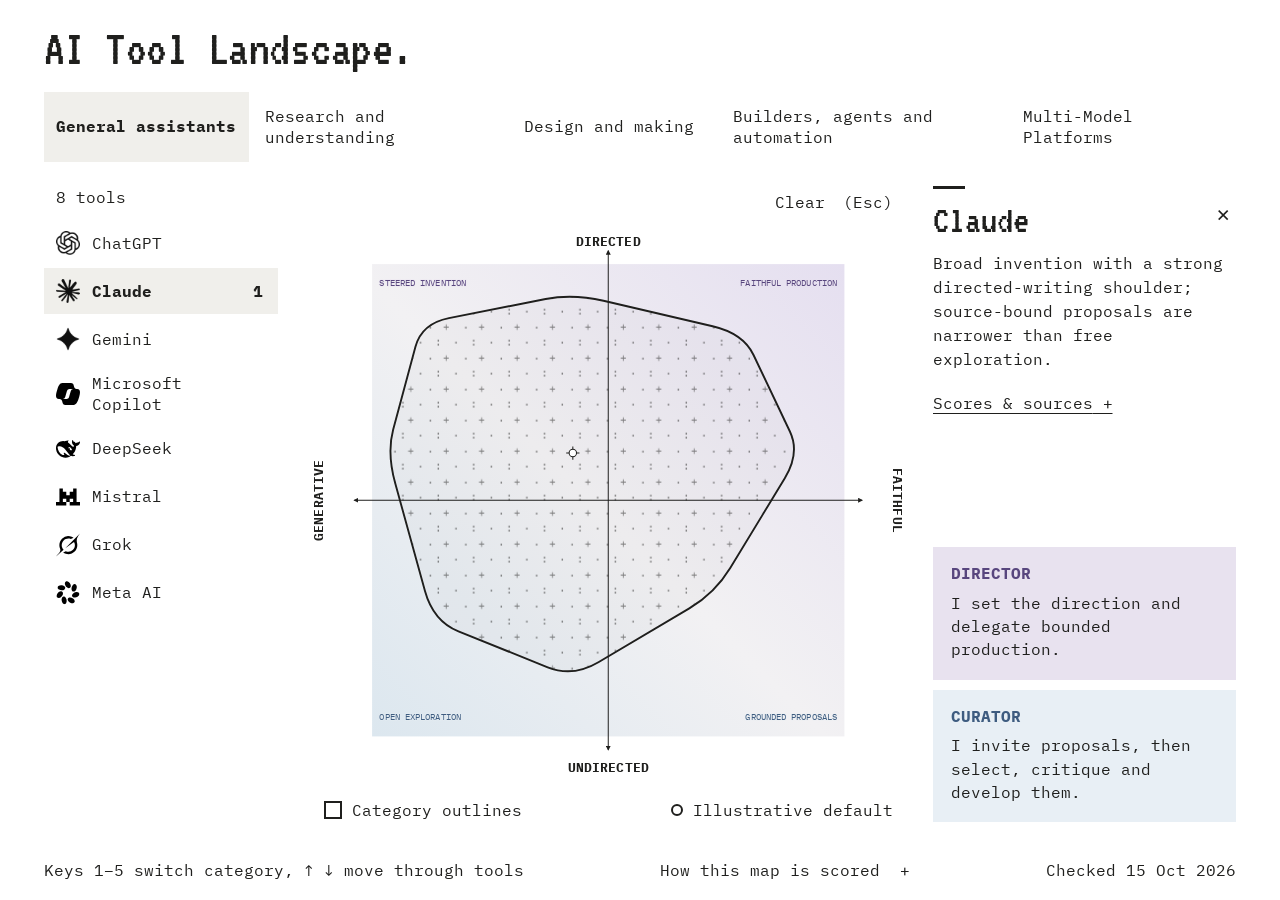
==== index.html @ 2882c087 "Rename project to AI Tool Landscape" ====
<!doctype html>
<html lang="en">
<head>
  <meta charset="utf-8">
  <meta name="viewport" content="width=device-width, initial-scale=1">
  <meta name="theme-color" content="#ffffff">
  <meta name="description" content="An experimental atlas of the AI tool landscape.">
  <title>AI Tool Landscape</title>
  <link rel="icon" href="data:,">
  <link rel="stylesheet" href="style.css">
  <script src="data.js" defer></script>
  <script src="geometry.js" defer></script>
  <script src="app.js" defer></script>
</head>
<body>
  <div class="atlas">
    <header class="masthead">
      <h1>AI Tool <br>Landscape.</h1>
    </header>
    <a class="skip-link" href="#tool-list">Skip to tools</a>
    <nav id="categories" class="categories" aria-label="Tool categories"></nav>
    <main class="workspace">
      <section class="tools-panel" aria-label="Choose tools">
        <p id="tool-count" class="panel-caption"></p>
        <div id="tool-list" class="tool-list" tabindex="-1"></div>
      </section>
      <section class="map-panel" aria-label="Delegation map">
        <div class="map-heading"><button id="clear" class="text-button" type="button">Clear <kbd>(Esc)</kbd></button></div>
        <div class="map-frame">
          <svg id="map" viewBox="44 30 792 768" role="img" aria-labelledby="map-title map-description">
            <title id="map-title">AI Tool Landscape: a two-axis map</title>
            <desc id="map-description">GENERATIVE to FAITHFUL horizontally; UNDIRECTED to DIRECTED vertically. Selected tool clouds show interpreted operating envelopes.</desc>
            <defs>
              <linearGradient id="agency-gradient" x1="0" y1="1" x2="1" y2="0">
                <stop offset="0%" stop-color="#dce7ef"/>
                <stop offset="48%" stop-color="#f2f1f3"/>
                <stop offset="100%" stop-color="#e5dff0"/>
              </linearGradient>
              <marker id="axis-arrow" viewBox="0 0 10 10" refX="8" refY="5" markerWidth="5" markerHeight="5" orient="auto-start-reverse"><path d="M 0 0 L 10 5 L 0 10 z" fill="#1f1f1d"/></marker>
              <pattern id="dither-primary" width="48" height="42" patternUnits="userSpaceOnUse"><g class="dither-text"><text x="3" y="12">·</text><text x="24" y="12">+</text><text x="13" y="32">:</text><text x="37" y="33">·</text></g></pattern>
              <pattern id="dither-secondary" width="34" height="34" patternUnits="userSpaceOnUse"><path d="M 15 13 v 6 M 12 16 h 6" stroke="#1f1f1d" stroke-width=".8" opacity=".4"/></pattern>
              <clipPath id="plot-clip"><rect x="120" y="90" width="640" height="640"/></clipPath>
            </defs>
            <rect class="agency-field" x="120" y="90" width="640" height="640" fill="url(#agency-gradient)"/>
            <g id="grid" aria-hidden="true"></g>
            <g class="quadrants" aria-hidden="true">
              <g class="q-upper"><text x="130" y="120">STEERED INVENTION</text>
              <text x="750" y="120" text-anchor="end">FAITHFUL PRODUCTION</text></g>
              <g class="q-lower"><text x="130" y="708">OPEN EXPLORATION</text>
              <text x="750" y="708" text-anchor="end">GROUNDED PROPOSALS</text></g>
            </g>
            <g id="outlines" clip-path="url(#plot-clip)" aria-hidden="true"></g>
            <g id="clouds" clip-path="url(#plot-clip)"></g>
            <g id="dots" clip-path="url(#plot-clip)" aria-hidden="true"></g>
            <g class="axis-titles">
              <text x="440" y="66" text-anchor="middle" class="axis-end axis-top"><tspan class="axis-label">DIRECTED</tspan></text>
              <text x="54" y="410" text-anchor="middle" transform="rotate(-90 54 410)" class="axis-end"><tspan class="axis-label">GENERATIVE</tspan></text>
              <text x="826" y="410" text-anchor="middle" transform="rotate(90 826 410)" class="axis-end"><tspan class="axis-label">FAITHFUL</tspan></text>
              <text x="440" y="778" text-anchor="middle" class="axis-end"><tspan class="axis-label">UNDIRECTED</tspan></text>
            </g>
          </svg>
        </div>
        <div class="map-bottom"><label class="outline-toggle"><input id="show-outlines" type="checkbox"><span>Category outlines</span></label><span class="dot-key"><i></i> Illustrative default</span></div>
      </section>
      <aside class="reading-panel" aria-label="Read the map">
        <div id="readout" class="readout" aria-live="polite" aria-atomic="true"></div>
        <div class="working-modes">
          <section class="mode upper"><h2>DIRECTOR</h2><p>I set the direction and delegate bounded production.</p></section>
          <section class="mode lower"><h2>CURATOR</h2><p>I invite proposals, then select, critique and develop them.</p></section>
        </div>
      </aside>
    </main>
    <footer><span class="keyboard-hint">Keys <kbd>1</kbd>–<kbd id="category-key-max">5</kbd> switch category, <kbd>↑</kbd> <kbd>↓</kbd> move through tools</span><button id="method-open" class="text-button" type="button">How this map is scored <span aria-hidden="true">+</span></button><span>Checked 15 Oct 2026</span></footer>
  </div>
  <dialog id="method-dialog" aria-labelledby="method-title">
    <div class="dialog-heading"><h2 id="method-title">Read the shape.</h2><button id="method-close" type="button" class="text-button" aria-label="Close scoring explanation">Close ×</button></div>
    <p>A cloud is an interpretation of where a tool can work. Its dot marks an illustrative default, not a measured average.</p>
    <dl><dt>GENERATIVE ↔ FAITHFUL</dt><dd>Generates new possibilities ↔ works from what you supply.</dd><dt>UNDIRECTED ↔ DIRECTED</dt><dd>It proposes, you select ↔ you set the direction.</dd><dt>Eight directions</dt><dd>Scores from 0–4 describe reach. Diagonals describe capabilities used together. A tight corner means a trade-off.</dd></dl>
    <p>Profiles describe specific workflows, not every version or account. Bigger does not mean better.</p>
    <p>An interpretive teaching map based on documented capabilities, not an accuracy benchmark. Checked October 15, 2026.</p>
    <a href="method.md" target="_blank" rel="noopener">Read the full method ↗</a>
  </dialog>
  <noscript>This map needs JavaScript enabled. Its source data is available in scores.json.</noscript>
</body>
</html>
---- style.css ----
/* Signature faces: VT323 for display, IBM Plex Mono for text (a deliberate exception to the no-monospace rule). */
@font-face{font-family:VT323;src:url('fonts/VT323-Regular.ttf') format('truetype');font-display:swap}
@font-face{font-family:Plex;src:url('fonts/IBMPlexMono-Regular.ttf') format('truetype');font-weight:400;font-display:swap} /* taste-skill-ignore: mono signature waived */
@font-face{font-family:Plex;src:url('fonts/IBMPlexMono-Bold.ttf') format('truetype');font-weight:700;font-display:swap} /* taste-skill-ignore: mono signature waived */

/* Role code shared with How Machines Think: lavender = controlled collaborator, blue = curator / director, sage = the human check. */
:root{--ink:#1f1f1d;--ground:#fff;--field:#f0efeb;--hover:#f6f5f2;--lav:#e8e2ef;--lav-ink:#58467e;--blue:#e8eff5;--blue-ink:#3e5c80;--check:#3b6447;--fail:#b42318}

*{box-sizing:border-box}
html{background:var(--ground);color:var(--ink);font-family:Plex,monospace;font-size:16px;line-height:1.5} /* taste-skill-ignore: mono signature waived */
body{margin:0;background:var(--ground)}
button,input,a{-webkit-tap-highlight-color:transparent}
button,input{font:inherit}
button{color:inherit;cursor:pointer;border:0;background:none}
button:focus-visible,a:focus-visible,input:focus-visible,summary:focus-visible{outline:2px solid var(--ink);outline-offset:3px}
a{color:inherit;text-underline-offset:4px}
p{margin:0}
h1,h2,h3{font-weight:400;margin:0}
kbd{font:inherit}
[hidden]{display:none!important}
.skip-link{position:fixed;top:-80px;left:24px;z-index:20;background:var(--ground);padding:12px}
.skip-link:focus{top:8px}

.atlas{max-width:2100px;margin:auto;padding:28px 44px 0;min-height:100svh;display:flex;flex-direction:column}

/* Masthead: the title alone. */
.masthead{display:flex;align-items:center;padding-bottom:22px}
.masthead h1{font:clamp(48px,4.4vw,84px)/1 VT323,monospace;letter-spacing:-.01em}

/* Categories: sentence-case tabs; the open one sits on a tone field. */
.categories{display:grid;grid-template-columns:1fr 1.25fr 1fr 1.4fr 1.1fr;gap:4px}
.category{display:flex;align-items:center;text-align:left;padding:14px 12px;font-size:1rem;line-height:1.3;transition:background-color .15s}
.category:hover{background:var(--hover)}
.category[aria-selected=true]{background:var(--field);font-weight:700}

.workspace{display:grid;grid-template-columns:minmax(250px,1.1fr) minmax(0,3fr) minmax(260px,1.2fr);gap:32px;flex:1;min-height:0;padding-top:24px}

/* Tool list */
.tools-panel{min-width:0;display:flex;flex-direction:column}
.panel-caption{font-size:1rem;line-height:1.4;padding:0 12px 12px}
.tool-list{display:flex;flex-direction:column;gap:2px;max-height:calc(100svh - 345px);overflow:auto;scrollbar-width:thin;padding:0 6px 4px 0}
.tool{width:100%;display:flex;align-items:center;gap:12px;text-align:left;min-height:46px;padding:9px 12px;line-height:1.3;font-size:1rem;transition:background-color .15s}
.tool img{width:24px;height:24px;object-fit:contain;filter:grayscale(1);mix-blend-mode:multiply;flex-shrink:0}
.tool .logo-spacer{width:24px;flex-shrink:0}
.tool-name{flex:1;min-width:0}
.tool small{display:block;font-size:.875rem;margin-top:2px}
.tool:hover:not([aria-pressed=true]){background:var(--hover)}
.tool[aria-pressed=true]{background:var(--field);font-weight:700}
.selection-mark{width:16px;text-align:center;font-size:1rem;font-weight:700}
.tool:not([aria-pressed=true]) .selection-mark{opacity:0}
.tool:hover:not([aria-pressed=true]) .selection-mark{opacity:1}

/* Map */
.map-panel{min-width:0;display:flex;flex-direction:column;justify-content:space-between}
.map-heading{display:flex;align-items:center;justify-content:flex-end;padding:0 8px;min-height:30px}
.text-button{padding:4px 0;font-size:1rem;text-align:left}
.text-button:hover{text-decoration:underline;text-underline-offset:4px}
.text-button kbd{margin-left:8px}
.map-frame{position:relative;display:flex;align-items:center;justify-content:center;flex:1;min-height:0}
.map-frame svg{display:block;width:100%;max-height:calc(100svh - 290px);overflow:visible;aspect-ratio:792/768}
.agency-field{fill:url(#agency-gradient)}
.axis-line{stroke:var(--ink);stroke-width:1.35}
.quadrants{font-family:Plex,monospace;font-size:12px;letter-spacing:.01em} /* taste-skill-ignore: mono signature waived */
.quadrants text{paint-order:stroke;stroke-width:2px;stroke-linejoin:round;stroke-opacity:.45}
.quadrants .q-gloss{font-size:10px;fill:var(--gray);stroke:none;font-weight:400}
.q-upper{fill:var(--lav-ink)}
.q-upper text{stroke:var(--lav)}
.q-lower{fill:var(--blue-ink)}
.q-lower text{stroke:var(--blue)}
.axis-titles{font-family:Plex,monospace;font-size:18px;fill:var(--gray)} /* taste-skill-ignore: mono signature waived */
.axis-end{letter-spacing:.01em}.axis-label{font-weight:700;fill:var(--ink)}.axis-gloss{font-weight:400;fill:var(--gray)}
.dither-text{font:15px Plex,monospace;fill:var(--ink);opacity:.55}
.cloud-base{fill:var(--ink);fill-opacity:.018;stroke:none}
.cloud-outline{fill:none;stroke:var(--ink);stroke-width:1.9;stroke-linejoin:round;stroke-linecap:round;vector-effect:non-scaling-stroke}
.cloud-outline.secondary{stroke-dasharray:6 5;stroke-width:1.6}
.faint-outline{fill:none;stroke:var(--ink);stroke-opacity:.16;stroke-width:1.2;vector-effect:non-scaling-stroke}
.cloud-dot{stroke:var(--ink);stroke-width:1.4;fill:var(--ground)}
.cloud-dot.secondary{fill:var(--ink);stroke:var(--ground)}
.map-bottom{display:flex;justify-content:space-between;align-items:center;gap:16px;padding:6px 8px 14px;font-size:1rem}
.outline-toggle{display:flex;gap:10px;align-items:center;cursor:pointer;min-height:32px}
.outline-toggle input{appearance:none;width:18px;height:18px;border:2px solid var(--ink);margin:0;border-radius:0;display:grid;place-content:center;cursor:pointer}
.outline-toggle input:checked{background:var(--ink)}
.dot-key{display:flex;gap:10px;align-items:center}
.dot-key i{display:block;width:12px;height:12px;border:2px solid var(--ink);border-radius:50%}

/* Reading panel */
.reading-panel{min-width:0;display:flex;flex-direction:column;gap:24px;padding:0 0 18px}
.readout{max-height:calc(100svh - 440px);min-height:138px;overflow:auto;scrollbar-width:thin;padding-right:6px}
.profile+.profile{margin-top:28px}
.profile-line{width:32px;border-top:3px solid var(--ink);display:block;margin:0 0 12px}
.profile-line.secondary{border-top-style:dashed}
.profile-header{display:flex;gap:10px;align-items:flex-start}
.profile-header h2{font:40px/.95 VT323,monospace;flex:1;overflow-wrap:anywhere}
.profile-header .remove{font:1.5rem/1 Plex,monospace;padding:0 0 4px 8px}
.profile-status{font-size:1rem;color:var(--fail);display:block;margin:10px 0}
.profile-summary{font-size:1rem;line-height:1.5;margin-top:12px}
.profile details{font-size:1rem;line-height:1.5;margin-top:14px}
.profile summary{cursor:pointer;padding:6px 0;list-style:none;text-decoration:underline;text-underline-offset:4px}
.profile summary::-webkit-details-marker{display:none}
.profile summary::after{content:' +'}
.profile details[open] summary::after{content:' −'}
.score-grid{display:grid;grid-template-columns:repeat(4,1fr);gap:12px 8px;margin:14px 0;padding:14px;background:var(--field)}
.score span{display:block;font-size:.875rem}
.score b{display:block;font-size:1rem}
.detail-label{font-weight:700;margin-top:16px}
.profile ul{padding-left:18px;margin:12px 0}
.profile li{margin-bottom:8px}
.profile a{overflow-wrap:anywhere}
.profile .confidence{display:block;margin-top:12px}

/* Working modes: flat role fields, as on the deck's closing slide. */
.working-modes{display:flex;flex-direction:column;gap:10px;margin-top:auto}
.mode{padding:16px 18px 18px}
.mode h2{font:700 1rem/1.3 Plex,monospace;margin-bottom:8px}
.mode p{font-size:1rem;line-height:1.45}
.mode .watch{font-size:.82rem;color:var(--gray);margin-top:10px}
.upper{background:var(--lav)}
.upper h2{color:var(--lav-ink)}
.lower{background:var(--blue)}
.lower h2{color:var(--blue-ink)}

/* Footer */
footer{display:flex;justify-content:space-between;gap:24px;align-items:center;font-size:1rem;min-height:60px}
footer button span{margin-left:10px}

/* Scoring dialog: a floating tone field, no outline. */
dialog{max-width:620px;width:calc(100% - 32px);border:0;padding:36px;background:var(--field);color:var(--ink);max-height:85svh;overflow:auto}
dialog::backdrop{background:rgba(255,255,255,.88)}
.dialog-heading{display:flex;justify-content:space-between;align-items:flex-start;gap:16px;margin-bottom:24px}
.dialog-heading h2{font:52px/.95 VT323,monospace}
dialog p,dialog dl{font-size:1rem;line-height:1.55;margin:18px 0}
dialog dt{margin-top:16px;font-weight:700}
dialog dd{margin:4px 0 0}
dialog a{font-size:1rem}

/* Large projection screens */
@media(min-width:1700px){
  html{font-size:18px}
  .atlas{padding:30px 64px 0}
  .masthead{padding-bottom:26px}
  .masthead h1{font-size:76px;white-space:nowrap}
  .category{padding:18px 12px}
  .workspace{gap:40px;padding-top:28px;grid-template-columns:minmax(270px,1fr) minmax(0,3.2fr) minmax(300px,1.2fr)}
  .tool{min-height:50px}
  .tool img{width:26px;height:26px}
  .profile-header h2{font-size:48px}
  .working-modes{gap:12px}
  .mode{padding:20px 22px 22px}
  footer{min-height:68px}
}
/* Laptop projection, e.g. 1366 x 768 */
@media(min-width:1151px) and (max-width:1699px){
  .atlas{padding-top:22px}
  .masthead{padding-bottom:18px}
  .masthead h1{font-size:52px;white-space:nowrap}
  .workspace{grid-template-columns:minmax(240px,1fr) minmax(0,2.6fr) minmax(300px,1.35fr)}
  .masthead h1 br{display:none}
}
@media(min-width:1700px){.masthead h1 br{display:none}}
@media(max-width:1150px){
  html{font-size:16px}
  .atlas{padding:24px 26px 0}
  .workspace{grid-template-columns:200px minmax(0,1fr) 220px;gap:16px}
  .category{padding:12px 10px}
  .tool{gap:8px;padding:8px}
  .profile-header h2{font-size:32px}
}
@media(max-width:850px){
  .atlas{padding:22px 22px 0;min-height:0}
  .masthead h1{font-size:60px}
  .workspace{grid-template-columns:200px minmax(0,1fr);gap:18px}
  .reading-panel{grid-column:1/-1;display:grid;grid-template-columns:1fr 1fr;gap:24px;padding-top:48px}
  .readout{max-height:none;overflow:visible;min-height:0}
  .working-modes{margin-top:0}
  .map-frame svg{max-height:none}
  .tool-list{max-height:490px}
  .keyboard-hint{display:none}
}
@media(max-width:540px){
  .atlas{padding:22px 16px 0}
  .masthead{display:block;padding-bottom:20px}
  .masthead h1{font-size:60px;line-height:.9}
  .categories{grid-template-columns:1fr 1fr}
  .category{min-height:56px;padding:10px 12px}
  .workspace{display:flex;flex-direction:column;padding-top:18px;gap:16px}
  .panel-caption{padding:0 0 8px}
  .tool-list{display:grid;grid-template-columns:repeat(2,minmax(0,1fr));max-height:190px;padding:0 4px 0 0}
  .tool{min-height:44px;padding:8px}
  .tool img{width:20px;height:20px}
  .tool .logo-spacer{width:20px}
  .selection-mark{width:12px}
  .map-heading{padding:0;min-height:30px}
  .map-frame{margin:0 -12px}
  .map-frame svg{width:100%;height:auto;max-height:none}
  .axis-titles{font-size:42px}
  .quadrants{font-size:22px}
  .map-bottom{padding:0;gap:10px;flex-wrap:wrap}
  .reading-panel{display:block;padding:48px 0 10px}
  .readout{padding:0}
  .profile-header h2{font-size:40px;overflow-wrap:normal}
  .profile-summary{max-width:62ch}
  .working-modes{display:flex;margin-top:24px}
  footer{flex-wrap:wrap;gap:8px 16px;padding:12px 0}
  dialog{padding:24px}
  .dialog-heading h2{font-size:42px}
}
@media(prefers-reduced-motion:reduce){*,*::before,*::after{animation-duration:.01ms!important;transition-duration:.01ms!important;scroll-behavior:auto!important}}

/* Keep the working canvas in one desktop viewport; mobile stacks naturally. */
@media(min-width:851px){
  .atlas{height:100svh;min-height:650px}
  .masthead,.categories,footer{flex-shrink:0}
  .workspace{overflow:hidden}
  .tools-panel,.map-panel,.reading-panel{min-height:0}
  .tool-list{flex:1;max-height:none}
  .map-frame{flex:1 1 0}
  .map-frame svg{position:absolute;inset:0;width:100%;height:100%;max-height:none}
  .readout{flex:1;min-height:100px;max-height:none}
  .working-modes{flex-shrink:0}
  /* Two tools compared: tighten each profile so both fit above the role fields. */
  .comparing .profile-header h2{font-size:32px}
  .comparing .profile-summary{display:-webkit-box;-webkit-line-clamp:3;-webkit-box-orient:vertical;overflow:hidden;margin-top:8px}
  .comparing .profile-line{margin-bottom:8px}
  .comparing .profile+.profile{margin-top:18px}
  .comparing .profile details{margin-top:6px}
}
@media(min-width:1700px){.comparing .profile-header h2{font-size:40px}}
@media(min-width:1700px){.tool-list[aria-labelledby="category-platforms"] .tool{min-height:46px;padding-top:7px;padding-bottom:7px}}
/* Short projection screens (1366 x 768): give the readout room for two profiles above the role fields. */
@media(min-width:851px) and (max-height:860px){
  .atlas{padding-top:18px}
  .masthead{padding-bottom:14px}
  .masthead h1{font-size:46px}
  .category{padding:10px 12px}
  .workspace{padding-top:16px}
  .reading-panel{gap:16px;padding-bottom:12px}
  .working-modes{gap:8px}
  .mode{padding:12px 14px 14px}
  .mode h2{margin-bottom:4px}
  .mode p{line-height:1.4}
  footer{min-height:50px}
  .comparing .profile-header h2{font-size:30px}
  .comparing .profile-summary{-webkit-line-clamp:2}
  .comparing .profile+.profile{margin-top:14px}
}
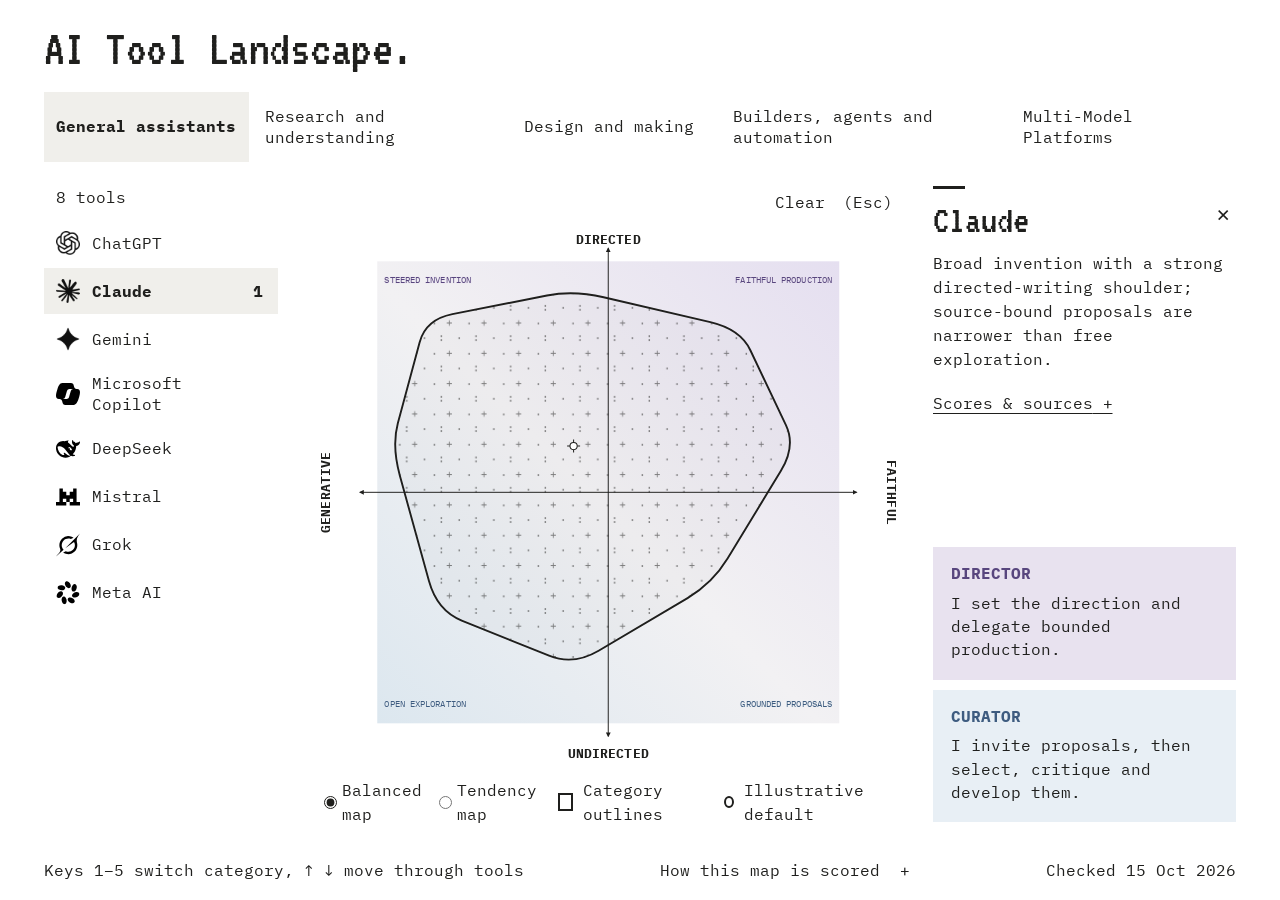
==== commit cc0898ad: "Add selectable tendency map view" ====
--- a/index.html
+++ b/index.html
@@ -60,7 +60,7 @@
             </g>
           </svg>
         </div>
-        <div class="map-bottom"><label class="outline-toggle"><input id="show-outlines" type="checkbox"><span>Category outlines</span></label><span class="dot-key"><i></i> Illustrative default</span></div>
+        <div class="map-bottom"><fieldset class="view-switch"><legend>Map view</legend><label><input type="radio" name="map-view" value="balanced" checked><span>Balanced map</span></label><label><input type="radio" name="map-view" value="tendency"><span>Tendency map</span></label></fieldset><label class="outline-toggle"><input id="show-outlines" type="checkbox"><span>Category outlines</span></label><span class="dot-key"><i></i> Illustrative default</span></div>
       </section>
       <aside class="reading-panel" aria-label="Read the map">
         <div id="readout" class="readout" aria-live="polite" aria-atomic="true"></div>
--- a/style.css
+++ b/style.css
@@ -77,6 +77,7 @@
 .cloud-dot{stroke:var(--ink);stroke-width:1.4;fill:var(--ground)}
 .cloud-dot.secondary{fill:var(--ink);stroke:var(--ground)}
 .map-bottom{display:flex;justify-content:space-between;align-items:center;gap:16px;padding:6px 8px 14px;font-size:1rem}
+.view-switch{display:flex;align-items:center;gap:12px;border:0;padding:0;margin:0}.view-switch legend{position:absolute;width:1px;height:1px;overflow:hidden;clip:rect(0 0 0 0)}.view-switch label{display:flex;align-items:center;gap:5px;cursor:pointer}.view-switch input{accent-color:var(--ink);margin:0}
 .outline-toggle{display:flex;gap:10px;align-items:center;cursor:pointer;min-height:32px}
 .outline-toggle input{appearance:none;width:18px;height:18px;border:2px solid var(--ink);margin:0;border-radius:0;display:grid;place-content:center;cursor:pointer}
 .outline-toggle input:checked{background:var(--ink)}
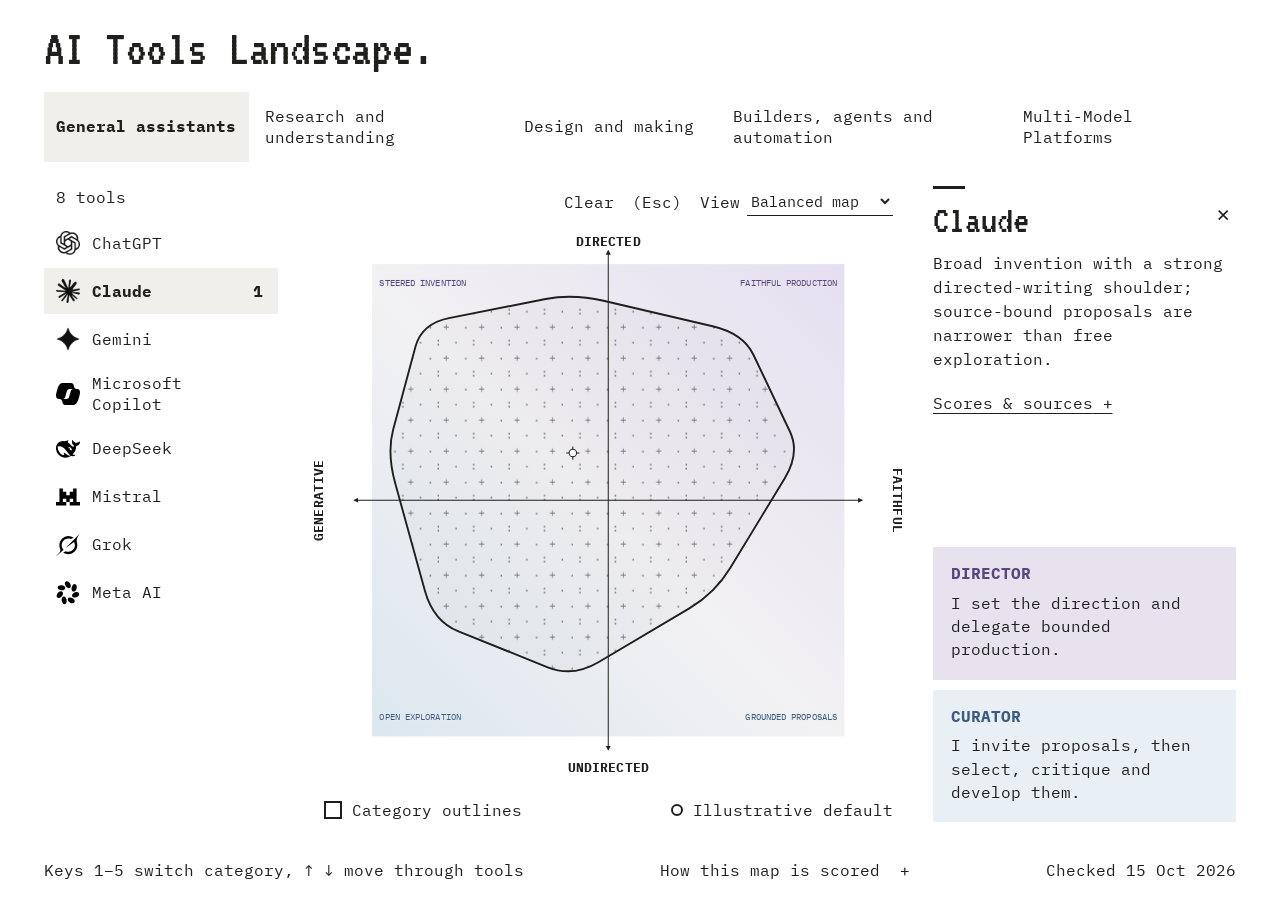
==== commit 621b8484: "Refine tendency view and map selector" ====
--- a/index.html
+++ b/index.html
@@ -5,7 +5,7 @@
   <meta name="viewport" content="width=device-width, initial-scale=1">
   <meta name="theme-color" content="#ffffff">
   <meta name="description" content="An experimental atlas of the AI tool landscape.">
-  <title>AI Tool Landscape</title>
+  <title>AI Tools Landscape</title>
   <link rel="icon" href="data:,">
   <link rel="stylesheet" href="style.css">
   <script src="data.js" defer></script>
@@ -15,7 +15,7 @@
 <body>
   <div class="atlas">
     <header class="masthead">
-      <h1>AI Tool <br>Landscape.</h1>
+      <h1>AI Tools <br>Landscape.</h1>
     </header>
     <a class="skip-link" href="#tool-list">Skip to tools</a>
     <nav id="categories" class="categories" aria-label="Tool categories"></nav>
@@ -25,10 +25,10 @@
         <div id="tool-list" class="tool-list" tabindex="-1"></div>
       </section>
       <section class="map-panel" aria-label="Delegation map">
-        <div class="map-heading"><button id="clear" class="text-button" type="button">Clear <kbd>(Esc)</kbd></button></div>
+        <div class="map-heading"><button id="clear" class="text-button" type="button">Clear <kbd>(Esc)</kbd></button><label class="map-view-control"><span>View</span><select id="map-view-select" class="map-view-select" aria-label="Map view"><option value="balanced">Balanced map</option><option value="tendency">Tendency map</option></select></label></div>
         <div class="map-frame">
           <svg id="map" viewBox="44 30 792 768" role="img" aria-labelledby="map-title map-description">
-            <title id="map-title">AI Tool Landscape: a two-axis map</title>
+            <title id="map-title">AI Tools Landscape: a two-axis map</title>
             <desc id="map-description">GENERATIVE to FAITHFUL horizontally; UNDIRECTED to DIRECTED vertically. Selected tool clouds show interpreted operating envelopes.</desc>
             <defs>
               <linearGradient id="agency-gradient" x1="0" y1="1" x2="1" y2="0">
@@ -60,7 +60,7 @@
             </g>
           </svg>
         </div>
-        <div class="map-bottom"><fieldset class="view-switch"><legend>Map view</legend><label><input type="radio" name="map-view" value="balanced" checked><span>Balanced map</span></label><label><input type="radio" name="map-view" value="tendency"><span>Tendency map</span></label></fieldset><label class="outline-toggle"><input id="show-outlines" type="checkbox"><span>Category outlines</span></label><span class="dot-key"><i></i> Illustrative default</span></div>
+        <div class="map-bottom"><label class="outline-toggle"><input id="show-outlines" type="checkbox"><span>Category outlines</span></label><span class="dot-key"><i></i> Illustrative default</span></div>
       </section>
       <aside class="reading-panel" aria-label="Read the map">
         <div id="readout" class="readout" aria-live="polite" aria-atomic="true"></div>
--- a/style.css
+++ b/style.css
@@ -52,7 +52,7 @@
 
 /* Map */
 .map-panel{min-width:0;display:flex;flex-direction:column;justify-content:space-between}
-.map-heading{display:flex;align-items:center;justify-content:flex-end;padding:0 8px;min-height:30px}
+.map-heading{display:flex;align-items:center;justify-content:flex-end;gap:18px;padding:0 8px;min-height:30px}
 .text-button{padding:4px 0;font-size:1rem;text-align:left}
 .text-button:hover{text-decoration:underline;text-underline-offset:4px}
 .text-button kbd{margin-left:8px}
@@ -71,13 +71,15 @@
 .axis-end{letter-spacing:.01em}.axis-label{font-weight:700;fill:var(--ink)}.axis-gloss{font-weight:400;fill:var(--gray)}
 .dither-text{font:15px Plex,monospace;fill:var(--ink);opacity:.55}
 .cloud-base{fill:var(--ink);fill-opacity:.018;stroke:none}
+.tendency-outline .cloud-base,.tendency-outline>path:nth-child(2){display:none}
 .cloud-outline{fill:none;stroke:var(--ink);stroke-width:1.9;stroke-linejoin:round;stroke-linecap:round;vector-effect:non-scaling-stroke}
 .cloud-outline.secondary{stroke-dasharray:6 5;stroke-width:1.6}
+.tendency-outline .cloud-outline.secondary{stroke-dasharray:1 6;stroke-width:1.9}
 .faint-outline{fill:none;stroke:var(--ink);stroke-opacity:.16;stroke-width:1.2;vector-effect:non-scaling-stroke}
 .cloud-dot{stroke:var(--ink);stroke-width:1.4;fill:var(--ground)}
 .cloud-dot.secondary{fill:var(--ink);stroke:var(--ground)}
 .map-bottom{display:flex;justify-content:space-between;align-items:center;gap:16px;padding:6px 8px 14px;font-size:1rem}
-.view-switch{display:flex;align-items:center;gap:12px;border:0;padding:0;margin:0}.view-switch legend{position:absolute;width:1px;height:1px;overflow:hidden;clip:rect(0 0 0 0)}.view-switch label{display:flex;align-items:center;gap:5px;cursor:pointer}.view-switch input{accent-color:var(--ink);margin:0}
+.map-view-control{display:flex;align-items:center;gap:7px;color:var(--gray)}.map-view-select{border:0;border-bottom:1px solid var(--ink);border-radius:0;background:transparent;color:var(--ink);font:inherit;font-size:.95rem;padding:3px 18px 3px 0;cursor:pointer}
 .outline-toggle{display:flex;gap:10px;align-items:center;cursor:pointer;min-height:32px}
 .outline-toggle input{appearance:none;width:18px;height:18px;border:2px solid var(--ink);margin:0;border-radius:0;display:grid;place-content:center;cursor:pointer}
 .outline-toggle input:checked{background:var(--ink)}
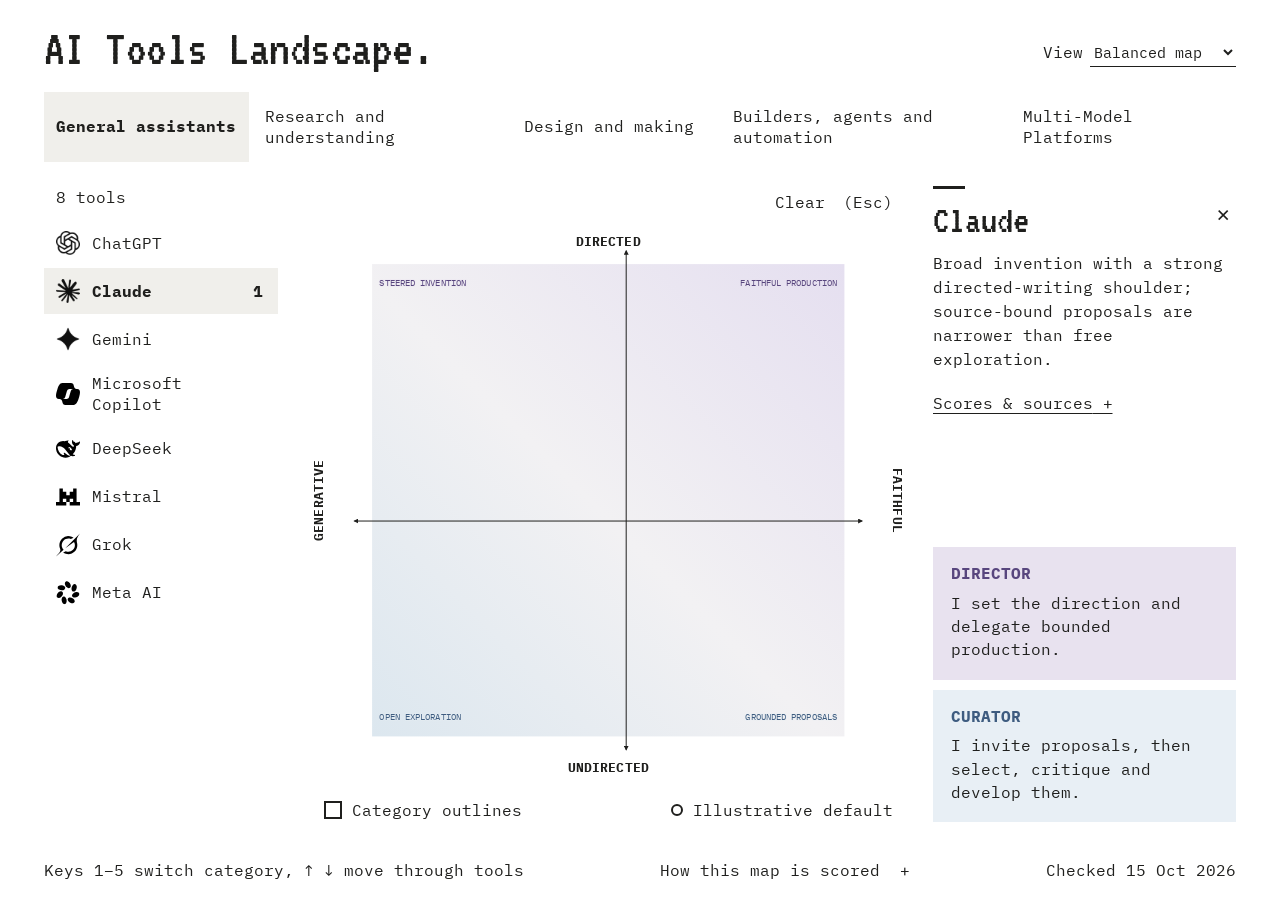
==== commit bf767640: "Move view selector and simplify balanced map" ====
--- a/index.html
+++ b/index.html
@@ -16,6 +16,7 @@
   <div class="atlas">
     <header class="masthead">
       <h1>AI Tools <br>Landscape.</h1>
+      <label class="map-view-control masthead-view"><span>View</span><select id="map-view-select" class="map-view-select" aria-label="Map view"><option value="balanced">Balanced map</option><option value="tendency">Tendency map</option></select></label>
     </header>
     <a class="skip-link" href="#tool-list">Skip to tools</a>
     <nav id="categories" class="categories" aria-label="Tool categories"></nav>
@@ -25,7 +26,7 @@
         <div id="tool-list" class="tool-list" tabindex="-1"></div>
       </section>
       <section class="map-panel" aria-label="Delegation map">
-        <div class="map-heading"><button id="clear" class="text-button" type="button">Clear <kbd>(Esc)</kbd></button><label class="map-view-control"><span>View</span><select id="map-view-select" class="map-view-select" aria-label="Map view"><option value="balanced">Balanced map</option><option value="tendency">Tendency map</option></select></label></div>
+        <div class="map-heading"><button id="clear" class="text-button" type="button">Clear <kbd>(Esc)</kbd></button></div>
         <div class="map-frame">
           <svg id="map" viewBox="44 30 792 768" role="img" aria-labelledby="map-title map-description">
             <title id="map-title">AI Tools Landscape: a two-axis map</title>
--- a/style.css
+++ b/style.css
@@ -24,8 +24,9 @@
 .atlas{max-width:2100px;margin:auto;padding:28px 44px 0;min-height:100svh;display:flex;flex-direction:column}
 
 /* Masthead: the title alone. */
-.masthead{display:flex;align-items:center;padding-bottom:22px}
+.masthead{display:flex;align-items:center;justify-content:space-between;padding-bottom:22px}
 .masthead h1{font:clamp(48px,4.4vw,84px)/1 VT323,monospace;letter-spacing:-.01em}
+.masthead-view{margin-top:8px}
 
 /* Categories: sentence-case tabs; the open one sits on a tone field. */
 .categories{display:grid;grid-template-columns:1fr 1.25fr 1fr 1.4fr 1.1fr;gap:4px}
@@ -60,6 +61,7 @@
 .map-frame svg{display:block;width:100%;max-height:calc(100svh - 290px);overflow:visible;aspect-ratio:792/768}
 .agency-field{fill:url(#agency-gradient)}
 .axis-line{stroke:var(--ink);stroke-width:1.35}
+.axis-line.secondary{stroke-dasharray:1 6;stroke-linecap:round}
 .quadrants{font-family:Plex,monospace;font-size:12px;letter-spacing:.01em} /* taste-skill-ignore: mono signature waived */
 .quadrants text{paint-order:stroke;stroke-width:2px;stroke-linejoin:round;stroke-opacity:.45}
 .quadrants .q-gloss{font-size:10px;fill:var(--gray);stroke:none;font-weight:400}
@@ -75,6 +77,7 @@
 .cloud-outline{fill:none;stroke:var(--ink);stroke-width:1.9;stroke-linejoin:round;stroke-linecap:round;vector-effect:non-scaling-stroke}
 .cloud-outline.secondary{stroke-dasharray:6 5;stroke-width:1.6}
 .tendency-outline .cloud-outline.secondary{stroke-dasharray:1 6;stroke-width:1.9}
+#map.hide-clouds #clouds,#map.hide-clouds #dots,#map.hide-clouds #outlines{display:none}
 .faint-outline{fill:none;stroke:var(--ink);stroke-opacity:.16;stroke-width:1.2;vector-effect:non-scaling-stroke}
 .cloud-dot{stroke:var(--ink);stroke-width:1.4;fill:var(--ground)}
 .cloud-dot.secondary{fill:var(--ink);stroke:var(--ground)}
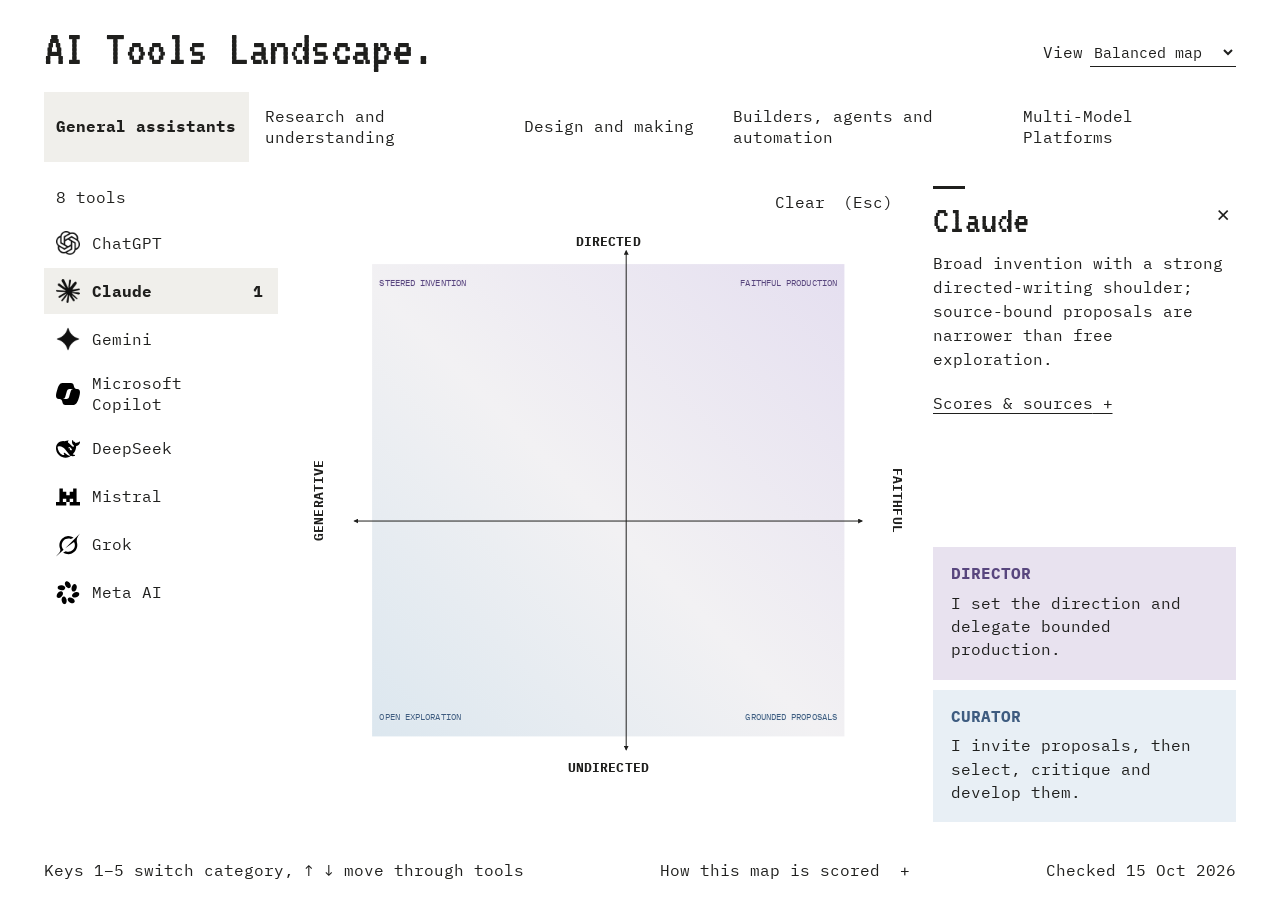
==== commit 6870864e: "Anchor tendency axes and shift balanced gradient" ====
--- a/index.html
+++ b/index.html
@@ -32,7 +32,7 @@
             <title id="map-title">AI Tools Landscape: a two-axis map</title>
             <desc id="map-description">GENERATIVE to FAITHFUL horizontally; UNDIRECTED to DIRECTED vertically. Selected tool clouds show interpreted operating envelopes.</desc>
             <defs>
-              <linearGradient id="agency-gradient" x1="0" y1="1" x2="1" y2="0">
+              <linearGradient id="agency-gradient" gradientUnits="userSpaceOnUse" x1="120" y1="730" x2="760" y2="90">
                 <stop offset="0%" stop-color="#dce7ef"/>
                 <stop offset="48%" stop-color="#f2f1f3"/>
                 <stop offset="100%" stop-color="#e5dff0"/>
--- a/style.css
+++ b/style.css
@@ -40,6 +40,7 @@
 .tools-panel{min-width:0;display:flex;flex-direction:column}
 .panel-caption{font-size:1rem;line-height:1.4;padding:0 12px 12px}
 .tool-list{display:flex;flex-direction:column;gap:2px;max-height:calc(100svh - 345px);overflow:auto;scrollbar-width:thin;padding:0 6px 4px 0}
+.tool-row{display:flex;align-items:stretch;gap:2px}
 .tool{width:100%;display:flex;align-items:center;gap:12px;text-align:left;min-height:46px;padding:9px 12px;line-height:1.3;font-size:1rem;transition:background-color .15s}
 .tool img{width:24px;height:24px;object-fit:contain;filter:grayscale(1);mix-blend-mode:multiply;flex-shrink:0}
 .tool .logo-spacer{width:24px;flex-shrink:0}
@@ -47,6 +48,9 @@
 .tool small{display:block;font-size:.875rem;margin-top:2px}
 .tool:hover:not([aria-pressed=true]){background:var(--hover)}
 .tool[aria-pressed=true]{background:var(--field);font-weight:700}
+.lock-tool{display:none;padding:0 8px;font-size:.75rem;white-space:nowrap;text-decoration:underline;text-underline-offset:3px}
+.tool-row:hover .lock-tool:not([hidden]),.tool-row:focus-within .lock-tool:not([hidden]){display:block}
+.lock-tool:hover{background:var(--hover)}
 .selection-mark{width:16px;text-align:center;font-size:1rem;font-weight:700}
 .tool:not([aria-pressed=true]) .selection-mark{opacity:0}
 .tool:hover:not([aria-pressed=true]) .selection-mark{opacity:1}
@@ -73,7 +77,6 @@
 .axis-end{letter-spacing:.01em}.axis-label{font-weight:700;fill:var(--ink)}.axis-gloss{font-weight:400;fill:var(--gray)}
 .dither-text{font:15px Plex,monospace;fill:var(--ink);opacity:.55}
 .cloud-base{fill:var(--ink);fill-opacity:.018;stroke:none}
-.tendency-outline .cloud-base,.tendency-outline>path:nth-child(2){display:none}
 .cloud-outline{fill:none;stroke:var(--ink);stroke-width:1.9;stroke-linejoin:round;stroke-linecap:round;vector-effect:non-scaling-stroke}
 .cloud-outline.secondary{stroke-dasharray:6 5;stroke-width:1.6}
 .tendency-outline .cloud-outline.secondary{stroke-dasharray:1 6;stroke-width:1.9}
@@ -83,6 +86,7 @@
 .cloud-dot.secondary{fill:var(--ink);stroke:var(--ground)}
 .map-bottom{display:flex;justify-content:space-between;align-items:center;gap:16px;padding:6px 8px 14px;font-size:1rem}
 .map-view-control{display:flex;align-items:center;gap:7px;color:var(--gray)}.map-view-select{border:0;border-bottom:1px solid var(--ink);border-radius:0;background:transparent;color:var(--ink);font:inherit;font-size:.95rem;padding:3px 18px 3px 0;cursor:pointer}
+.map-panel.balanced-view .map-bottom{visibility:hidden}
 .outline-toggle{display:flex;gap:10px;align-items:center;cursor:pointer;min-height:32px}
 .outline-toggle input{appearance:none;width:18px;height:18px;border:2px solid var(--ink);margin:0;border-radius:0;display:grid;place-content:center;cursor:pointer}
 .outline-toggle input:checked{background:var(--ink)}
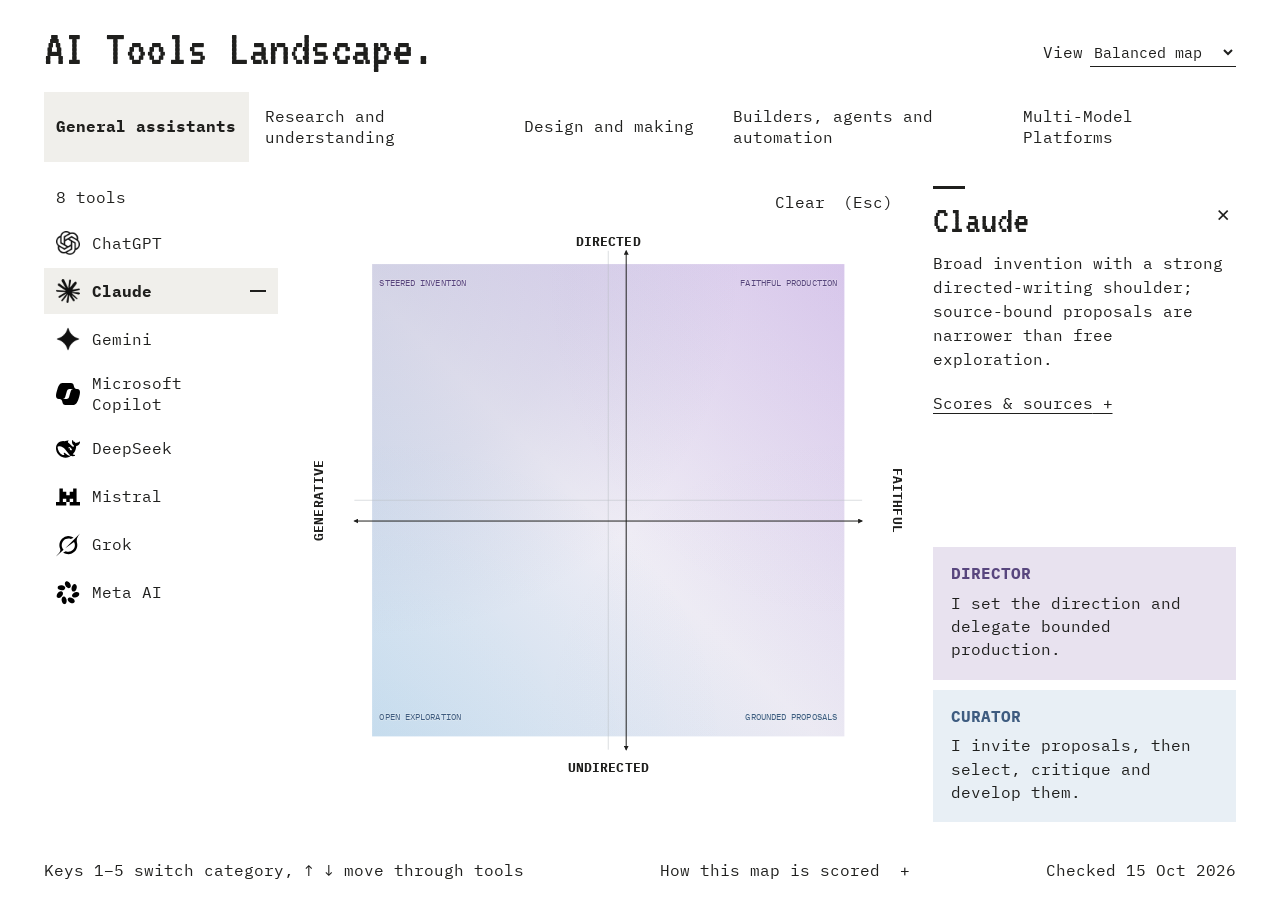
==== commit 94d57900: "Animate selected-tool gradients with stronger quadrant emphasis" ====
--- a/index.html
+++ b/index.html
@@ -37,12 +37,31 @@
                 <stop offset="48%" stop-color="#f2f1f3"/>
                 <stop offset="100%" stop-color="#e5dff0"/>
               </linearGradient>
+              <radialGradient id="field-nw" gradientUnits="userSpaceOnUse" cx="0" cy="0" r="1">
+                <stop offset="0" stop-color="#5661a1"/><stop offset="55%" stop-color="#5661a1" stop-opacity=".6"/><stop offset="100%" stop-color="#5661a1" stop-opacity="0"/>
+              </radialGradient>
+              <radialGradient id="field-ne" gradientUnits="userSpaceOnUse" cx="0" cy="0" r="1">
+                <stop offset="0" stop-color="#694191"/><stop offset="55%" stop-color="#694191" stop-opacity=".6"/><stop offset="100%" stop-color="#694191" stop-opacity="0"/>
+              </radialGradient>
+              <radialGradient id="field-sw" gradientUnits="userSpaceOnUse" cx="0" cy="0" r="1">
+                <stop offset="0" stop-color="#0365af"/><stop offset="55%" stop-color="#0365af" stop-opacity=".6"/><stop offset="100%" stop-color="#0365af" stop-opacity="0"/>
+              </radialGradient>
+              <radialGradient id="field-se" gradientUnits="userSpaceOnUse" cx="0" cy="0" r="1">
+                <stop offset="0" stop-color="#5661a1"/><stop offset="55%" stop-color="#5661a1" stop-opacity=".6"/><stop offset="100%" stop-color="#5661a1" stop-opacity="0"/>
+              </radialGradient>
               <marker id="axis-arrow" viewBox="0 0 10 10" refX="8" refY="5" markerWidth="5" markerHeight="5" orient="auto-start-reverse"><path d="M 0 0 L 10 5 L 0 10 z" fill="#1f1f1d"/></marker>
               <pattern id="dither-primary" width="48" height="42" patternUnits="userSpaceOnUse"><g class="dither-text"><text x="3" y="12">·</text><text x="24" y="12">+</text><text x="13" y="32">:</text><text x="37" y="33">·</text></g></pattern>
               <pattern id="dither-secondary" width="34" height="34" patternUnits="userSpaceOnUse"><path d="M 15 13 v 6 M 12 16 h 6" stroke="#1f1f1d" stroke-width=".8" opacity=".4"/></pattern>
               <clipPath id="plot-clip"><rect x="120" y="90" width="640" height="640"/></clipPath>
             </defs>
             <rect class="agency-field" x="120" y="90" width="640" height="640" fill="url(#agency-gradient)"/>
+            <g id="balanced-field" opacity="0" aria-hidden="true" clip-path="url(#plot-clip)">
+              <rect id="wash-nw" x="120" y="90" width="640" height="640" fill="url(#field-nw)"/>
+              <rect id="wash-ne" x="120" y="90" width="640" height="640" fill="url(#field-ne)"/>
+              <rect id="wash-sw" x="120" y="90" width="640" height="640" fill="url(#field-sw)"/>
+              <rect id="wash-se" x="120" y="90" width="640" height="640" fill="url(#field-se)"/>
+            </g>
+            <path class="center-guide" d="M96 410 H784 M440 72 V748" fill="none" aria-hidden="true"/>
             <g id="grid" aria-hidden="true"></g>
             <g class="quadrants" aria-hidden="true">
               <g class="q-upper"><text x="130" y="120">STEERED INVENTION</text>
--- a/style.css
+++ b/style.css
@@ -40,7 +40,7 @@
 .tools-panel{min-width:0;display:flex;flex-direction:column}
 .panel-caption{font-size:1rem;line-height:1.4;padding:0 12px 12px}
 .tool-list{display:flex;flex-direction:column;gap:2px;max-height:calc(100svh - 345px);overflow:auto;scrollbar-width:thin;padding:0 6px 4px 0}
-.tool-row{display:flex;align-items:stretch;gap:2px}
+.tool-row{display:flex;align-items:stretch;gap:2px;position:relative;flex-shrink:0}
 .tool{width:100%;display:flex;align-items:center;gap:12px;text-align:left;min-height:46px;padding:9px 12px;line-height:1.3;font-size:1rem;transition:background-color .15s}
 .tool img{width:24px;height:24px;object-fit:contain;filter:grayscale(1);mix-blend-mode:multiply;flex-shrink:0}
 .tool .logo-spacer{width:24px;flex-shrink:0}
@@ -48,10 +48,12 @@
 .tool small{display:block;font-size:.875rem;margin-top:2px}
 .tool:hover:not([aria-pressed=true]){background:var(--hover)}
 .tool[aria-pressed=true]{background:var(--field);font-weight:700}
-.lock-tool{display:none;padding:0 8px;font-size:.75rem;white-space:nowrap;text-decoration:underline;text-underline-offset:3px}
-.tool-row:hover .lock-tool:not([hidden]),.tool-row:focus-within .lock-tool:not([hidden]){display:block}
+.lock-tool{position:absolute;right:8px;top:50%;transform:translateY(-50%);opacity:0;pointer-events:none;padding:6px 8px;background:var(--field);font-size:.75rem;white-space:nowrap;text-decoration:underline;text-underline-offset:3px;transition:opacity .15s}
+.tool-row:hover .lock-tool:not([hidden]),.tool-row:focus-within .lock-tool:not([hidden]){opacity:1;pointer-events:auto}
 .lock-tool:hover{background:var(--hover)}
-.selection-mark{width:16px;text-align:center;font-size:1rem;font-weight:700}
+.selection-mark{width:16px;flex-shrink:0;border-top:2px solid transparent}
+.selection-mark.active{border-top-color:var(--ink)}
+.selection-mark.locked{border-top:2px dotted var(--ink)}
 .tool:not([aria-pressed=true]) .selection-mark{opacity:0}
 .tool:hover:not([aria-pressed=true]) .selection-mark{opacity:1}
 
@@ -64,6 +66,9 @@
 .map-frame{position:relative;display:flex;align-items:center;justify-content:center;flex:1;min-height:0}
 .map-frame svg{display:block;width:100%;max-height:calc(100svh - 290px);overflow:visible;aspect-ratio:792/768}
 .agency-field{fill:url(#agency-gradient)}
+.center-guide{display:none;stroke:#b7bbc2;stroke-opacity:.7;stroke-width:.7;vector-effect:non-scaling-stroke;pointer-events:none}
+#map.hide-clouds .center-guide{display:block}
+#balanced-field{pointer-events:none}
 .axis-line{stroke:var(--ink);stroke-width:1.35}
 .axis-line.secondary{stroke-dasharray:1 6;stroke-linecap:round}
 .quadrants{font-family:Plex,monospace;font-size:12px;letter-spacing:.01em} /* taste-skill-ignore: mono signature waived */
@@ -98,7 +103,7 @@
 .readout{max-height:calc(100svh - 440px);min-height:138px;overflow:auto;scrollbar-width:thin;padding-right:6px}
 .profile+.profile{margin-top:28px}
 .profile-line{width:32px;border-top:3px solid var(--ink);display:block;margin:0 0 12px}
-.profile-line.secondary{border-top-style:dashed}
+.profile-line.secondary{border-top-style:dotted}
 .profile-header{display:flex;gap:10px;align-items:flex-start}
 .profile-header h2{font:40px/.95 VT323,monospace;flex:1;overflow-wrap:anywhere}
 .profile-header .remove{font:1.5rem/1 Plex,monospace;padding:0 0 4px 8px}
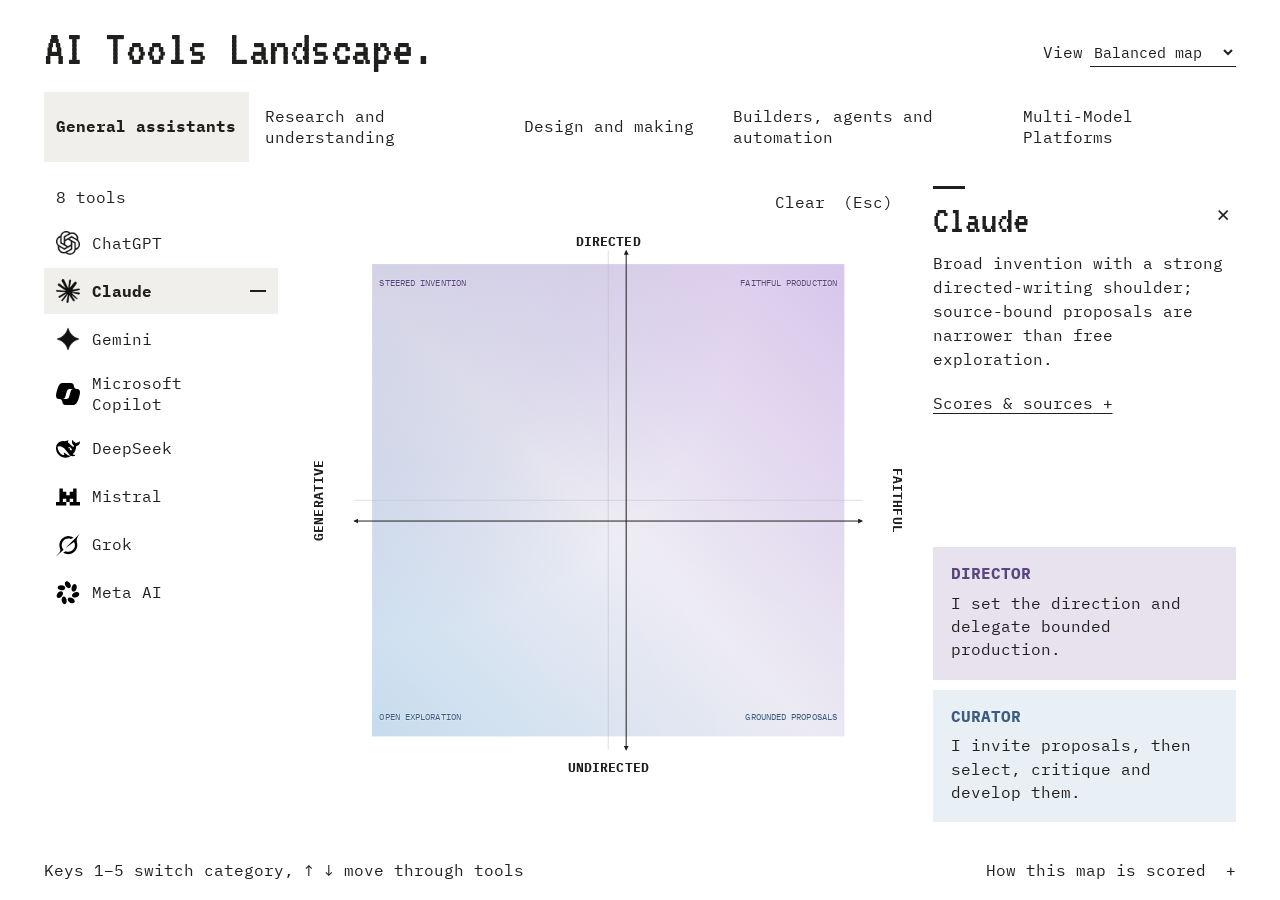
==== commit 47bf9070: "Remove checked-date references from the app and source data" ====
--- a/index.html
+++ b/index.html
@@ -90,14 +90,14 @@
         </div>
       </aside>
     </main>
-    <footer><span class="keyboard-hint">Keys <kbd>1</kbd>–<kbd id="category-key-max">5</kbd> switch category, <kbd>↑</kbd> <kbd>↓</kbd> move through tools</span><button id="method-open" class="text-button" type="button">How this map is scored <span aria-hidden="true">+</span></button><span>Checked 15 Oct 2026</span></footer>
+    <footer><span class="keyboard-hint">Keys <kbd>1</kbd>–<kbd id="category-key-max">5</kbd> switch category, <kbd>↑</kbd> <kbd>↓</kbd> move through tools</span><button id="method-open" class="text-button" type="button">How this map is scored <span aria-hidden="true">+</span></button></footer>
   </div>
   <dialog id="method-dialog" aria-labelledby="method-title">
     <div class="dialog-heading"><h2 id="method-title">Read the shape.</h2><button id="method-close" type="button" class="text-button" aria-label="Close scoring explanation">Close ×</button></div>
     <p>A cloud is an interpretation of where a tool can work. Its dot marks an illustrative default, not a measured average.</p>
     <dl><dt>GENERATIVE ↔ FAITHFUL</dt><dd>Generates new possibilities ↔ works from what you supply.</dd><dt>UNDIRECTED ↔ DIRECTED</dt><dd>It proposes, you select ↔ you set the direction.</dd><dt>Eight directions</dt><dd>Scores from 0–4 describe reach. Diagonals describe capabilities used together. A tight corner means a trade-off.</dd></dl>
     <p>Profiles describe specific workflows, not every version or account. Bigger does not mean better.</p>
-    <p>An interpretive teaching map based on documented capabilities, not an accuracy benchmark. Checked October 15, 2026.</p>
+    <p>An interpretive teaching map based on documented capabilities, not an accuracy benchmark.</p>
     <a href="method.md" target="_blank" rel="noopener">Read the full method ↗</a>
   </dialog>
   <noscript>This map needs JavaScript enabled. Its source data is available in scores.json.</noscript>
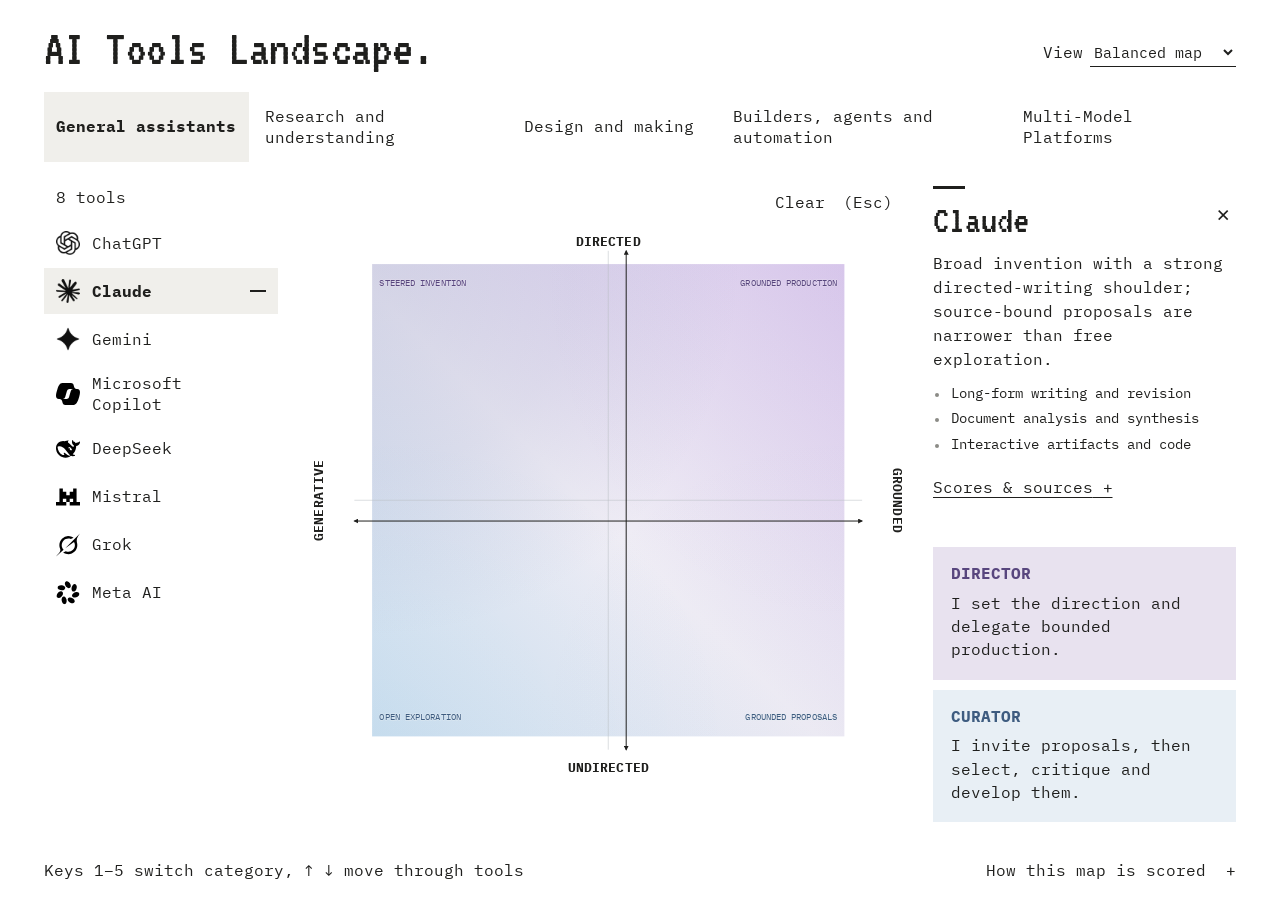
==== commit 08a263bf: "Rename faithful map terminology to grounded" ====
--- a/index.html
+++ b/index.html
@@ -30,7 +30,7 @@
         <div class="map-frame">
           <svg id="map" viewBox="44 30 792 768" role="img" aria-labelledby="map-title map-description">
             <title id="map-title">AI Tools Landscape: a two-axis map</title>
-            <desc id="map-description">GENERATIVE to FAITHFUL horizontally; UNDIRECTED to DIRECTED vertically. Selected tool clouds show interpreted operating envelopes.</desc>
+            <desc id="map-description">GENERATIVE to GROUNDED horizontally; UNDIRECTED to DIRECTED vertically. Selected tool clouds show interpreted operating envelopes.</desc>
             <defs>
               <linearGradient id="agency-gradient" gradientUnits="userSpaceOnUse" x1="120" y1="730" x2="760" y2="90">
                 <stop offset="0%" stop-color="#dce7ef"/>
@@ -65,7 +65,7 @@
             <g id="grid" aria-hidden="true"></g>
             <g class="quadrants" aria-hidden="true">
               <g class="q-upper"><text x="130" y="120">STEERED INVENTION</text>
-              <text x="750" y="120" text-anchor="end">FAITHFUL PRODUCTION</text></g>
+              <text x="750" y="120" text-anchor="end">GROUNDED PRODUCTION</text></g>
               <g class="q-lower"><text x="130" y="708">OPEN EXPLORATION</text>
               <text x="750" y="708" text-anchor="end">GROUNDED PROPOSALS</text></g>
             </g>
@@ -75,7 +75,7 @@
             <g class="axis-titles">
               <text x="440" y="66" text-anchor="middle" class="axis-end axis-top"><tspan class="axis-label">DIRECTED</tspan></text>
               <text x="54" y="410" text-anchor="middle" transform="rotate(-90 54 410)" class="axis-end"><tspan class="axis-label">GENERATIVE</tspan></text>
-              <text x="826" y="410" text-anchor="middle" transform="rotate(90 826 410)" class="axis-end"><tspan class="axis-label">FAITHFUL</tspan></text>
+              <text x="826" y="410" text-anchor="middle" transform="rotate(90 826 410)" class="axis-end"><tspan class="axis-label">GROUNDED</tspan></text>
               <text x="440" y="778" text-anchor="middle" class="axis-end"><tspan class="axis-label">UNDIRECTED</tspan></text>
             </g>
           </svg>
@@ -95,7 +95,7 @@
   <dialog id="method-dialog" aria-labelledby="method-title">
     <div class="dialog-heading"><h2 id="method-title">Read the shape.</h2><button id="method-close" type="button" class="text-button" aria-label="Close scoring explanation">Close ×</button></div>
     <p>A cloud is an interpretation of where a tool can work. Its dot marks an illustrative default, not a measured average.</p>
-    <dl><dt>GENERATIVE ↔ FAITHFUL</dt><dd>Generates new possibilities ↔ works from what you supply.</dd><dt>UNDIRECTED ↔ DIRECTED</dt><dd>It proposes, you select ↔ you set the direction.</dd><dt>Eight directions</dt><dd>Scores from 0–4 describe reach. Diagonals describe capabilities used together. A tight corner means a trade-off.</dd></dl>
+    <dl><dt>GENERATIVE ↔ GROUNDED</dt><dd>Generates new possibilities ↔ works from what you supply.</dd><dt>UNDIRECTED ↔ DIRECTED</dt><dd>It proposes, you select ↔ you set the direction.</dd><dt>Eight directions</dt><dd>Scores from 0–4 describe reach. Diagonals describe capabilities used together. A tight corner means a trade-off.</dd></dl>
     <p>Profiles describe specific workflows, not every version or account. Bigger does not mean better.</p>
     <p>An interpretive teaching map based on documented capabilities, not an accuracy benchmark.</p>
     <a href="method.md" target="_blank" rel="noopener">Read the full method ↗</a>
--- a/style.css
+++ b/style.css
@@ -120,6 +120,10 @@
 .detail-label{font-weight:700;margin-top:16px}
 .profile ul{padding-left:18px;margin:12px 0}
 .profile li{margin-bottom:8px}
+.profile .profile-specialties{padding-left:16px;margin:12px 0 0;font-size:.9rem;line-height:1.45}
+.profile-specialties li{padding-left:2px;margin-bottom:5px}
+.profile-specialties li:last-child{margin-bottom:0}
+.profile-specialties li::marker{color:#8b8b86;font-size:.75em}
 .profile a{overflow-wrap:anywhere}
 .profile .confidence{display:block;margin-top:12px}
 
